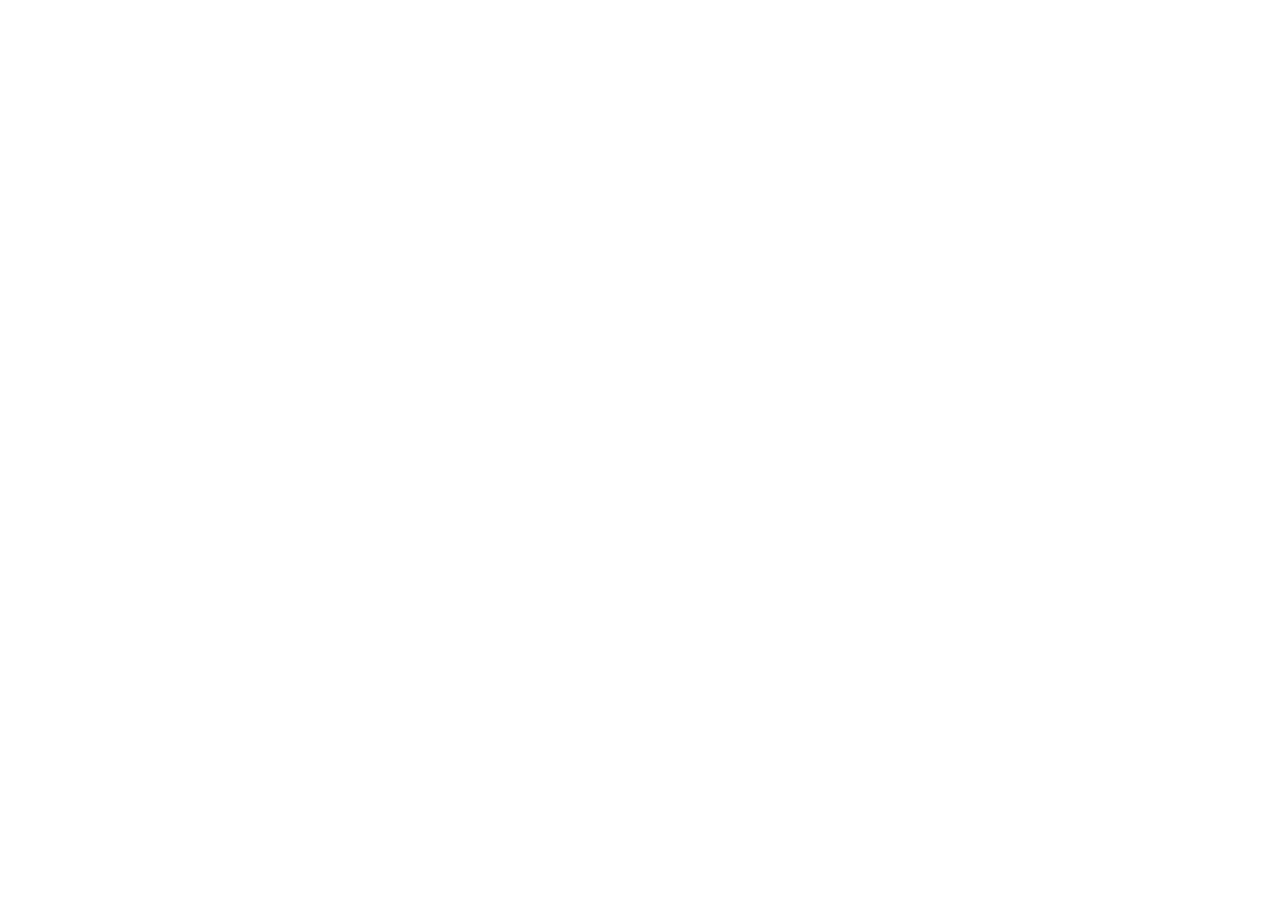
==== index.html @ c704685a "Add files via upload" ====
<!DOCTYPE html>
<html lang="pt-br">
<head>
    <meta charset="UTF-8">
    <meta name="viewport" content="width=device-width, initial-scale=1.0">
    <link rel="stylesheet" href="css/estilos.css">
    <title>Barbearia</title>
</head>
<body>
    <header>
        <nav>

        </nav>
    </header>
    <main>

    </main>
    <footer>

    </footer>
    <script src="js/script.js">

    </script>
</body>
</html>
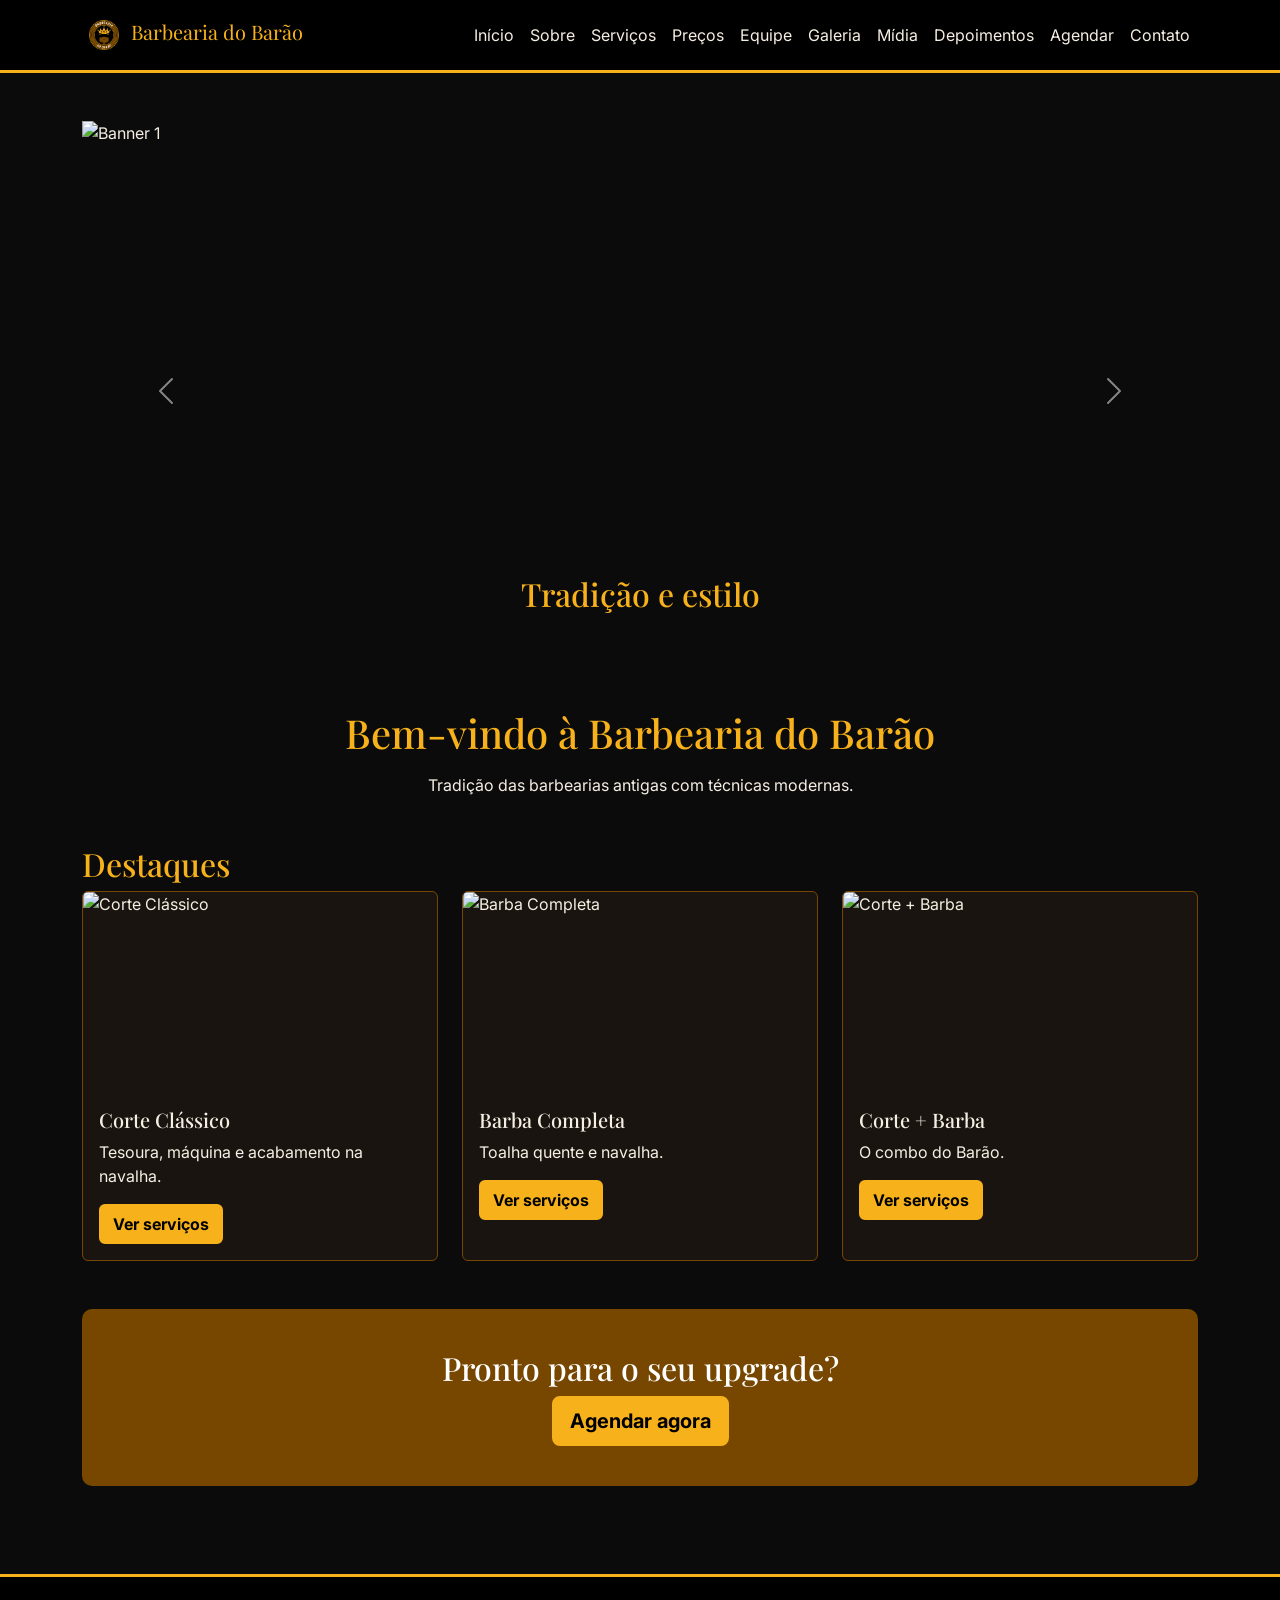
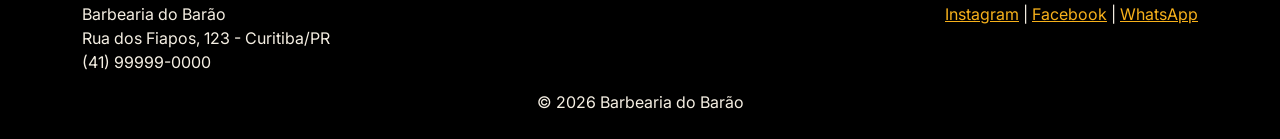
==== commit ad01a4b5: "Add files via upload" ====
--- a/index.html
+++ b/index.html
@@ -1,25 +1,129 @@
-<!DOCTYPE html>
-<html lang="pt-br">
-<head>
-    <meta charset="UTF-8">
-    <meta name="viewport" content="width=device-width, initial-scale=1.0">
-    <link rel="stylesheet" href="css/estilos.css">
-    <title>Barbearia</title>
-</head>
-<body>
-    <header>
-        <nav>
-
-        </nav>
-    </header>
-    <main>
-
-    </main>
-    <footer>
-
-    </footer>
-    <script src="js/script.js">
-
-    </script>
-</body>
-</html>+<!DOCTYPE HTML>
+<html lang="pt-br">
+<head>
+    <meta charset="UTF-8">
+    <meta name="viewport" content="width=device-width, initial-scale=1">
+    <title>Início | Barbearia do Barão</title>
+    <link rel="icon" type="image/png" href="img/logo.png">
+    <link href="https://fonts.googleapis.com/css2?family=Inter&family=Playfair+Display:wght@700&display=swap" rel="stylesheet">
+    <link href="https://cdn.jsdelivr.net/npm/bootstrap@5.3.3/dist/css/bootstrap.min.css" rel="stylesheet">
+    <link rel="stylesheet" href="css/style.css">
+</head>
+<body>
+    <header>
+        <nav class="navbar navbar-expand-lg navbar-dark">
+            <div class="container">
+                <a class="navbar-brand" href="index.html">
+                    <img src="img/logo.png" height="44" alt="Logo"> Barbearia do Barão
+                </a>
+                <button class="navbar-toggler" data-bs-toggle="collapse" data-bs-target="#menu">
+                    <span class="navbar-toggler-icon"></span>
+                </button>
+                <div class="collapse navbar-collapse" id="menu">
+                <ul class="navbar-nav ms-auto">
+                    <li class="nav-item"><a class="nav-link" href="index.html">Início</a></li>
+                    <li class="nav-item"><a class="nav-link" href="sobre.html">Sobre</a></li>
+                    <li class="nav-item"><a class="nav-link" href="servicos.html">Serviços</a></li>
+                    <li class="nav-item"><a class="nav-link" href="precos.html">Preços</a></li>
+                    <li class="nav-item"><a class="nav-link" href="equipe.html">Equipe</a></li>
+                    <li class="nav-item"><a class="nav-link" href="galeria.html">Galeria</a></li>
+                    <li class="nav-item"><a class="nav-link" href="midia.html">Mídia</a></li>
+                    <li class="nav-item"><a class="nav-link" href="depoimentos.html">Depoimentos</a></li>
+                    <li class="nav-item"><a class="nav-link" href="agendamento.html">Agendar</a></li>
+                    <li class="nav-item"><a class="nav-link" href="contato.html">Contato</a></li>
+                </ul>
+                </div>
+            </div>
+        </nav>
+    </header>
+
+    <main class="container py-5">
+        <div id="carrossel" class="carousel slide mb-5" data-bs-ride="carousel">
+            <div class="carousel-inner">
+                <div class="carousel-item active">
+                    <img src="img/banner1.jpg" class="d-block w-100" alt="Banner 1">
+                    <div class="carousel-caption"><h2>Tradição e estilo</h2></div>
+                </div>
+                <div class="carousel-item">
+                    <img src="img/banner2.jpg" class="d-block w-100" alt="Banner 2">
+                    <div class="carousel-caption"><h2>Ambiente clássico</h2></div>
+                </div>
+                <div class="carousel-item">
+                    <img src="img/banner3.jpg" class="d-block w-100" alt="Banner 3">
+                    <div class="carousel-caption"><h2>Agende em segundos</h2></div>
+                </div>
+            </div>
+            <button class="carousel-control-prev" data-bs-target="#carrossel" data-bs-slide="prev">
+                <span class="carousel-control-prev-icon"></span>
+            </button>
+            <button class="carousel-control-next" data-bs-target="#carrossel" data-bs-slide="next">
+                <span class="carousel-control-next-icon"></span>
+            </button>
+        </div>
+
+        <section>
+            <h1 class="text-center mb-3">Bem-vindo à Barbearia do Barão</h1>
+            <p class="text-center">Tradição das barbearias antigas com técnicas modernas.</p>
+        </section>
+
+        <section class="my-5">
+            <h2>Destaques</h2>
+            <div class="row row-cols-1 row-cols-md-3 g-4">
+                <div class="col">
+                    <article class="card card-barbearia h-100">
+                        <img src="img/corte.jpg" class="card-img-top" alt="Corte Clássico">
+                        <div class="card-body">
+                            <h3 class="h5">Corte Clássico</h3>
+                            <p>Tesoura, máquina e acabamento na navalha.</p>
+                            <a href="pages/servicos.html" class="btn btn-ouro">Ver serviços</a>
+                        </div>
+                    </article>
+                </div>
+                <div class="col">
+                    <article class="card card-barbearia h-100">
+                        <img src="img/barba.jpg" class="card-img-top" alt="Barba Completa">
+                        <div class="card-body">
+                            <h3 class="h5">Barba Completa</h3>
+                            <p>Toalha quente e navalha.</p>
+                            <a href="pages/servicos.html" class="btn btn-ouro">Ver serviços</a>
+                        </div>
+                    </article>
+                </div>
+                <div class="col">
+                    <article class="card card-barbearia h-100">
+                        <img src="img/combo.jpg" class="card-img-top" alt="Corte + Barba">
+                        <div class="card-body">
+                            <h3 class="h5">Corte + Barba</h3>
+                            <p>O combo do Barão.</p>
+                            <a href="pages/servicos.html" class="btn btn-ouro">Ver serviços</a>
+                        </div>
+                    </article>
+                </div>
+            </div>
+        </section>
+
+        <aside class="chamada text-center">
+            <h2>Pronto para o seu upgrade?</h2>
+            <a href="pages/agendamento.html" class="btn btn-ouro btn-lg">Agendar agora</a>
+        </aside>
+    </main>
+
+    <footer class="rodape">
+        <div class="container d-flex justify-content-between flex-wrap">
+            <address>
+                Barbearia do Barão<br>
+                Rua dos Fiapos, 123 - Curitiba/PR<br>
+                (41) 99999-0000
+            </address>
+            <div>
+                <a href="https://instagram.com">Instagram</a> |
+                <a href="https://facebook.com">Facebook</a> |
+                <a href="https://wa.me/5541999990000">WhatsApp</a>
+            </div>
+        </div>
+        <p class="text-center mb-0">&copy; 2026 Barbearia do Barão</p>
+    </footer>
+
+    <script src="https://cdn.jsdelivr.net/npm/bootstrap@5.3.3/dist/js/bootstrap.bundle.min.js"></script>
+</body>
+</html>
--- a/css/style.css
+++ b/css/style.css
@@ -0,0 +1,117 @@
+body {
+    font-family: 'Inter', sans-serif;
+    background-color: #0b0b0b;
+    color: #f5efe3;
+}
+
+h1, h2, h3 {
+    font-family: 'Playfair Display', serif;
+    color: #f7b11b;
+}
+
+a {
+    color: #f7b11b;
+}
+
+.navbar {
+    background-color: #000;
+    border-bottom: 3px solid #f7b11b;
+}
+
+.navbar-brand {
+    color: #f7b11b;
+    font-family: 'Playfair Display', serif;
+}
+
+.navbar-nav .nav-link {
+    color: #f5efe3;
+}
+
+.navbar-nav .nav-link:hover {
+    color: #f7b11b;
+}
+
+.btn-ouro {
+    background-color: #f7b11b;
+    color: #000;
+    border: 2px solid #f7b11b;
+    font-weight: bold;
+}
+
+.btn-ouro:hover {
+    background-color: transparent;
+    color: #f7b11b;
+}
+
+.card-barbearia {
+    background-color: #1a1410;
+    border: 1px solid #774700;
+    color: #f5efe3;
+}
+
+.card-img-top {
+    height: 200px;
+    object-fit: cover;
+}
+
+.carousel-item img {
+    height: 60vh;
+    object-fit: cover;
+}
+
+.chamada {
+    background-color: #774700;
+    padding: 40px 15px;
+    border-radius: 10px;
+}
+
+.chamada h2 {
+    color: #fff;
+}
+
+.campo, .campo:focus {
+    background-color: #111;
+    color: #f5efe3;
+    border: 2px solid #774700;
+}
+
+.campo:focus {
+    border-color: #f7b11b;
+    box-shadow: 0 0 6px #f7b11b;
+}
+
+.galeria img {
+    width: 100%;
+    height: 220px;
+    object-fit: cover;
+}
+
+.caixa {
+    margin-top: 30px;
+    padding: 20px;
+    border-left: 5px solid #f7b11b;
+}
+
+.dep {
+    background-color: #1a1410;
+    border-left: 5px solid #f7b11b;
+    padding: 12px;
+    margin-bottom: 12px;
+}
+
+.rodape {
+    background-color: #000;
+    border-top: 3px solid #f7b11b;
+    margin-top: 40px;
+    padding: 25px 0;
+}
+
+@media (max-width: 576px) {
+    h1 {
+        font-size: 26px;
+    }
+
+    .carousel-item img {
+        height: 35vh;
+    }
+}
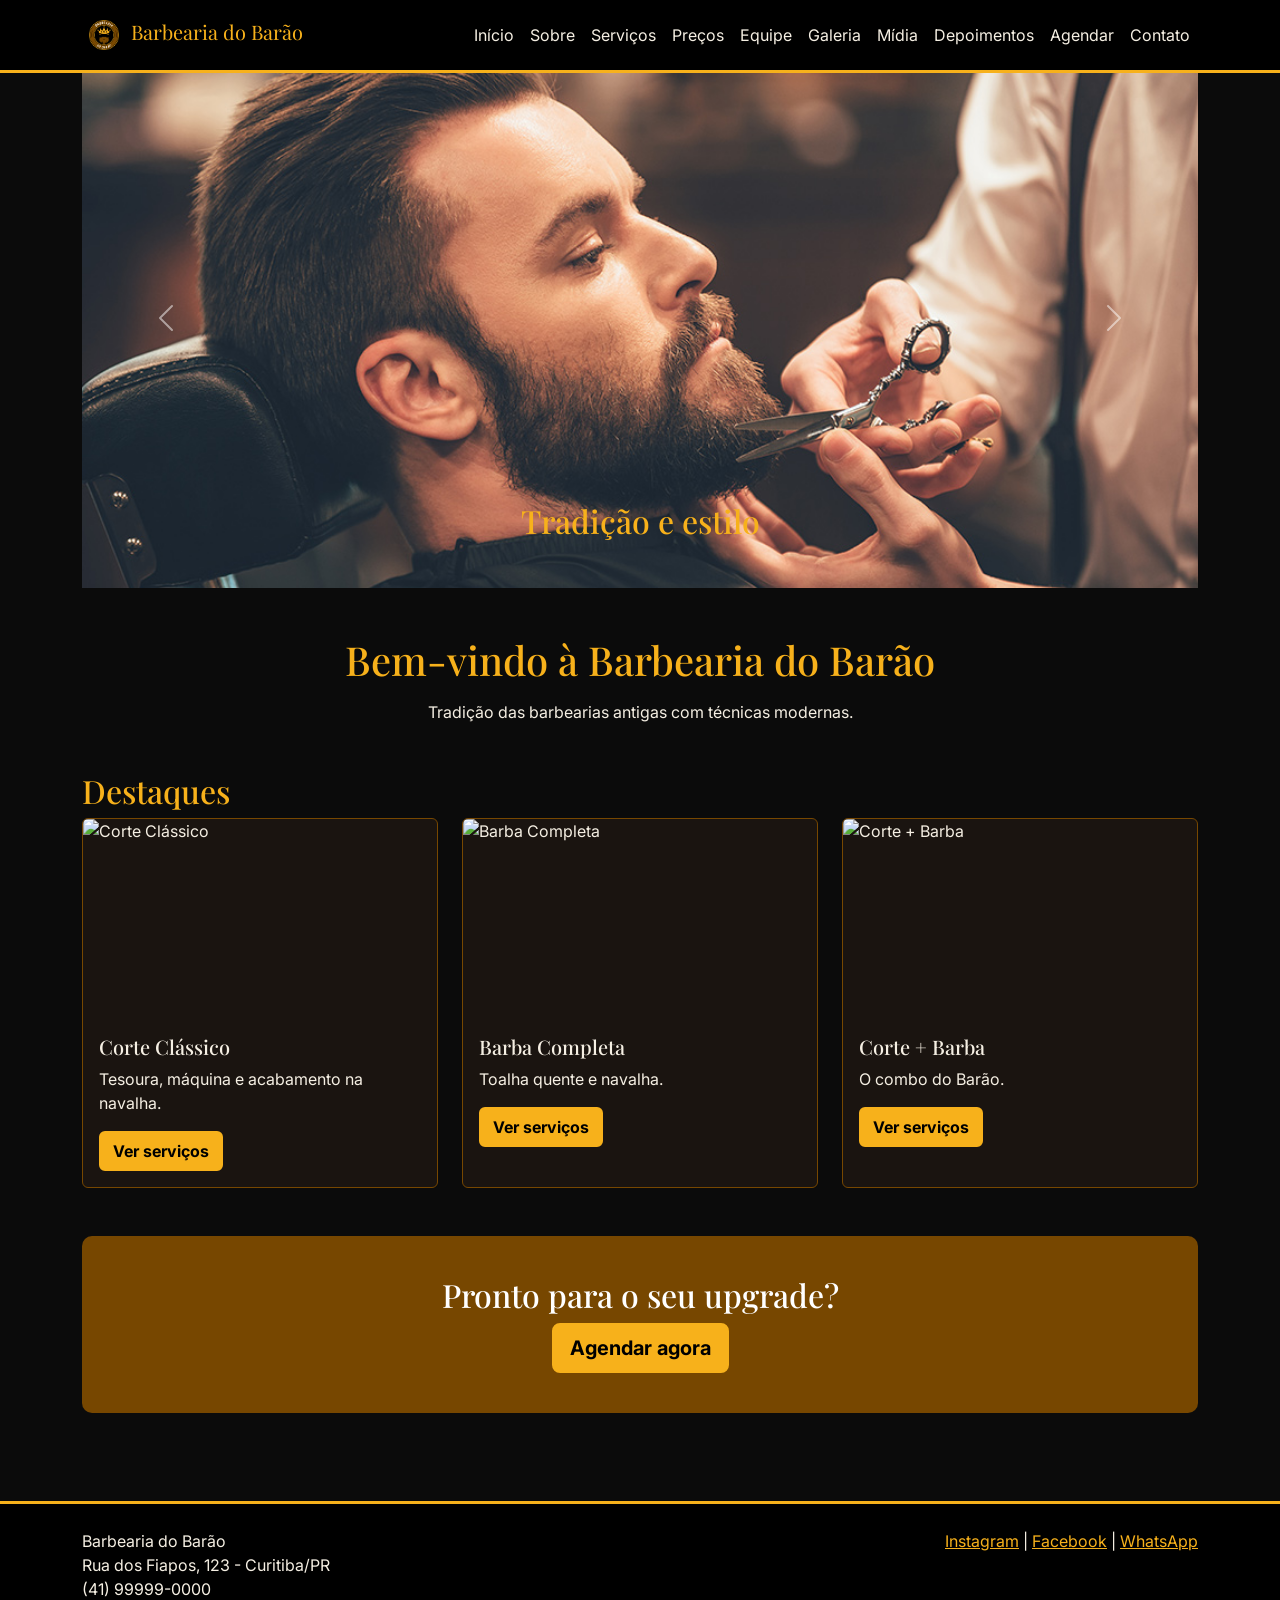
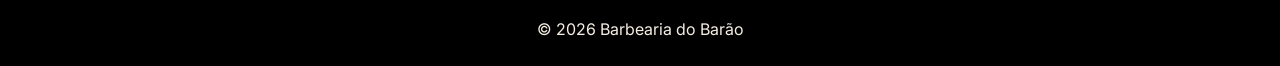
==== commit 208864d5: "Add files via upload" ====
--- a/index.html
+++ b/index.html
@@ -1,129 +1,129 @@
-<!DOCTYPE HTML>
-<html lang="pt-br">
-<head>
-    <meta charset="UTF-8">
-    <meta name="viewport" content="width=device-width, initial-scale=1">
-    <title>Início | Barbearia do Barão</title>
-    <link rel="icon" type="image/png" href="img/logo.png">
-    <link href="https://fonts.googleapis.com/css2?family=Inter&family=Playfair+Display:wght@700&display=swap" rel="stylesheet">
-    <link href="https://cdn.jsdelivr.net/npm/bootstrap@5.3.3/dist/css/bootstrap.min.css" rel="stylesheet">
-    <link rel="stylesheet" href="css/style.css">
-</head>
-<body>
-    <header>
-        <nav class="navbar navbar-expand-lg navbar-dark">
-            <div class="container">
-                <a class="navbar-brand" href="index.html">
-                    <img src="img/logo.png" height="44" alt="Logo"> Barbearia do Barão
-                </a>
-                <button class="navbar-toggler" data-bs-toggle="collapse" data-bs-target="#menu">
-                    <span class="navbar-toggler-icon"></span>
-                </button>
-                <div class="collapse navbar-collapse" id="menu">
-                <ul class="navbar-nav ms-auto">
-                    <li class="nav-item"><a class="nav-link" href="index.html">Início</a></li>
-                    <li class="nav-item"><a class="nav-link" href="sobre.html">Sobre</a></li>
-                    <li class="nav-item"><a class="nav-link" href="servicos.html">Serviços</a></li>
-                    <li class="nav-item"><a class="nav-link" href="precos.html">Preços</a></li>
-                    <li class="nav-item"><a class="nav-link" href="equipe.html">Equipe</a></li>
-                    <li class="nav-item"><a class="nav-link" href="galeria.html">Galeria</a></li>
-                    <li class="nav-item"><a class="nav-link" href="midia.html">Mídia</a></li>
-                    <li class="nav-item"><a class="nav-link" href="depoimentos.html">Depoimentos</a></li>
-                    <li class="nav-item"><a class="nav-link" href="agendamento.html">Agendar</a></li>
-                    <li class="nav-item"><a class="nav-link" href="contato.html">Contato</a></li>
-                </ul>
-                </div>
-            </div>
-        </nav>
-    </header>
-
-    <main class="container py-5">
-        <div id="carrossel" class="carousel slide mb-5" data-bs-ride="carousel">
-            <div class="carousel-inner">
-                <div class="carousel-item active">
-                    <img src="img/banner1.jpg" class="d-block w-100" alt="Banner 1">
-                    <div class="carousel-caption"><h2>Tradição e estilo</h2></div>
-                </div>
-                <div class="carousel-item">
-                    <img src="img/banner2.jpg" class="d-block w-100" alt="Banner 2">
-                    <div class="carousel-caption"><h2>Ambiente clássico</h2></div>
-                </div>
-                <div class="carousel-item">
-                    <img src="img/banner3.jpg" class="d-block w-100" alt="Banner 3">
-                    <div class="carousel-caption"><h2>Agende em segundos</h2></div>
-                </div>
-            </div>
-            <button class="carousel-control-prev" data-bs-target="#carrossel" data-bs-slide="prev">
-                <span class="carousel-control-prev-icon"></span>
-            </button>
-            <button class="carousel-control-next" data-bs-target="#carrossel" data-bs-slide="next">
-                <span class="carousel-control-next-icon"></span>
-            </button>
-        </div>
-
-        <section>
-            <h1 class="text-center mb-3">Bem-vindo à Barbearia do Barão</h1>
-            <p class="text-center">Tradição das barbearias antigas com técnicas modernas.</p>
-        </section>
-
-        <section class="my-5">
-            <h2>Destaques</h2>
-            <div class="row row-cols-1 row-cols-md-3 g-4">
-                <div class="col">
-                    <article class="card card-barbearia h-100">
-                        <img src="img/corte.jpg" class="card-img-top" alt="Corte Clássico">
-                        <div class="card-body">
-                            <h3 class="h5">Corte Clássico</h3>
-                            <p>Tesoura, máquina e acabamento na navalha.</p>
-                            <a href="pages/servicos.html" class="btn btn-ouro">Ver serviços</a>
-                        </div>
-                    </article>
-                </div>
-                <div class="col">
-                    <article class="card card-barbearia h-100">
-                        <img src="img/barba.jpg" class="card-img-top" alt="Barba Completa">
-                        <div class="card-body">
-                            <h3 class="h5">Barba Completa</h3>
-                            <p>Toalha quente e navalha.</p>
-                            <a href="pages/servicos.html" class="btn btn-ouro">Ver serviços</a>
-                        </div>
-                    </article>
-                </div>
-                <div class="col">
-                    <article class="card card-barbearia h-100">
-                        <img src="img/combo.jpg" class="card-img-top" alt="Corte + Barba">
-                        <div class="card-body">
-                            <h3 class="h5">Corte + Barba</h3>
-                            <p>O combo do Barão.</p>
-                            <a href="pages/servicos.html" class="btn btn-ouro">Ver serviços</a>
-                        </div>
-                    </article>
-                </div>
-            </div>
-        </section>
-
-        <aside class="chamada text-center">
-            <h2>Pronto para o seu upgrade?</h2>
-            <a href="pages/agendamento.html" class="btn btn-ouro btn-lg">Agendar agora</a>
-        </aside>
-    </main>
-
-    <footer class="rodape">
-        <div class="container d-flex justify-content-between flex-wrap">
-            <address>
-                Barbearia do Barão<br>
-                Rua dos Fiapos, 123 - Curitiba/PR<br>
-                (41) 99999-0000
-            </address>
-            <div>
-                <a href="https://instagram.com">Instagram</a> |
-                <a href="https://facebook.com">Facebook</a> |
-                <a href="https://wa.me/5541999990000">WhatsApp</a>
-            </div>
-        </div>
-        <p class="text-center mb-0">&copy; 2026 Barbearia do Barão</p>
-    </footer>
-
-    <script src="https://cdn.jsdelivr.net/npm/bootstrap@5.3.3/dist/js/bootstrap.bundle.min.js"></script>
-</body>
-</html>
+<!DOCTYPE HTML>
+<html lang="pt-br">
+<head>
+    <meta charset="UTF-8">
+    <meta name="viewport" content="width=device-width, initial-scale=1">
+    <title>Início | Barbearia do Barão</title>
+    <link rel="icon" type="image/png" href="img/logo.png">
+    <link href="https://fonts.googleapis.com/css2?family=Inter&family=Playfair+Display:wght@700&display=swap" rel="stylesheet">
+    <link href="https://cdn.jsdelivr.net/npm/bootstrap@5.3.3/dist/css/bootstrap.min.css" rel="stylesheet">
+    <link rel="stylesheet" href="css/estilos.css">
+</head>
+<body>
+    <header>
+        <nav class="navbar navbar-expand-lg navbar-dark">
+            <div class="container">
+                <a class="navbar-brand" href="index.html">
+                    <img src="img/logo.png" height="44" alt="Logo"> Barbearia do Barão
+                </a>
+                <button class="navbar-toggler" data-bs-toggle="collapse" data-bs-target="#menu">
+                    <span class="navbar-toggler-icon"></span>
+                </button>
+                <div class="collapse navbar-collapse" id="menu">
+                <ul class="navbar-nav ms-auto">
+                    <li class="nav-item"><a class="nav-link" href="index.html">Início</a></li>
+                    <li class="nav-item"><a class="nav-link" href="sobre.html">Sobre</a></li>
+                    <li class="nav-item"><a class="nav-link" href="servicos.html">Serviços</a></li>
+                    <li class="nav-item"><a class="nav-link" href="precos.html">Preços</a></li>
+                    <li class="nav-item"><a class="nav-link" href="equipe.html">Equipe</a></li>
+                    <li class="nav-item"><a class="nav-link" href="galeria.html">Galeria</a></li>
+                    <li class="nav-item"><a class="nav-link" href="midia.html">Mídia</a></li>
+                    <li class="nav-item"><a class="nav-link" href="depoimentos.html">Depoimentos</a></li>
+                    <li class="nav-item"><a class="nav-link" href="agendamento.html">Agendar</a></li>
+                    <li class="nav-item"><a class="nav-link" href="contato.html">Contato</a></li>
+                </ul>
+                </div>
+            </div>
+        </nav>
+    </header>
+
+    <main class="container py-5">
+        <div id="carrossel" class="carousel slide mb-5" data-bs-ride="carousel">
+            <div class="carousel-inner">
+                <div class="carousel-item active">
+                    <img src="./img/imagen banner 1.jpg" class="d-block w-100" alt="Banner 1">
+                    <div class="carousel-caption"><h2>Tradição e estilo</h2></div>
+                </div>
+                <div class="carousel-item">
+                    <img src="./img/imagen banner 2.jfif" class="d-block w-100" alt="Banner 2">
+                    <div class="carousel-caption"><h2>Ambiente clássico</h2></div>
+                </div>
+                <div class="carousel-item">
+                    <img src="img/banner3.jpg" class="d-block w-100" alt="Banner 3">
+                    <div class="carousel-caption"><h2>Agende em segundos</h2></div>
+                </div>
+            </div>
+            <button class="carousel-control-prev" data-bs-target="#carrossel" data-bs-slide="prev">
+                <span class="carousel-control-prev-icon"></span>
+            </button>
+            <button class="carousel-control-next" data-bs-target="#carrossel" data-bs-slide="next">
+                <span class="carousel-control-next-icon"></span>
+            </button>
+        </div>
+
+        <section>
+            <h1 class="text-center mb-3">Bem-vindo à Barbearia do Barão</h1>
+            <p class="text-center">Tradição das barbearias antigas com técnicas modernas.</p>
+        </section>
+
+        <section class="my-5">
+            <h2>Destaques</h2>
+            <div class="row row-cols-1 row-cols-md-3 g-4">
+                <div class="col">
+                    <article class="card card-barbearia h-100">
+                        <img src="img/corte.jpg" class="card-img-top" alt="Corte Clássico">
+                        <div class="card-body">
+                            <h3 class="h5">Corte Clássico</h3>
+                            <p>Tesoura, máquina e acabamento na navalha.</p>
+                            <a href="servicos.html" class="btn btn-ouro">Ver serviços</a>
+                        </div>
+                    </article>
+                </div>
+                <div class="col">
+                    <article class="card card-barbearia h-100">
+                        <img src="img/barba.jpg" class="card-img-top" alt="Barba Completa">
+                        <div class="card-body">
+                            <h3 class="h5">Barba Completa</h3>
+                            <p>Toalha quente e navalha.</p>
+                            <a href="servicos.html" class="btn btn-ouro">Ver serviços</a>
+                        </div>
+                    </article>
+                </div>
+                <div class="col">
+                    <article class="card card-barbearia h-100">
+                        <img src="img/combo.jpg" class="card-img-top" alt="Corte + Barba">
+                        <div class="card-body">
+                            <h3 class="h5">Corte + Barba</h3>
+                            <p>O combo do Barão.</p>
+                            <a href="servicos.html" class="btn btn-ouro">Ver serviços</a>
+                        </div>
+                    </article>
+                </div>
+            </div>
+        </section>
+
+        <aside class="chamada text-center">
+            <h2>Pronto para o seu upgrade?</h2>
+            <a href="agendamento.html" class="btn btn-ouro btn-lg">Agendar agora</a>
+        </aside>
+    </main>
+
+    <footer class="rodape">
+        <div class="container d-flex justify-content-between flex-wrap">
+            <address>
+                Barbearia do Barão<br>
+                Rua dos Fiapos, 123 - Curitiba/PR<br>
+                (41) 99999-0000
+            </address>
+            <div>
+                <a href="https://instagram.com">Instagram</a> |
+                <a href="https://facebook.com">Facebook</a> |
+                <a href="https://wa.me/5541999990000">WhatsApp</a>
+            </div>
+        </div>
+        <p class="text-center mb-0">&copy; 2026 Barbearia do Barão</p>
+    </footer>
+
+    <script src="https://cdn.jsdelivr.net/npm/bootstrap@5.3.3/dist/js/bootstrap.bundle.min.js"></script>
+</body>
+</html>
--- a/css/estilos.css
+++ b/css/estilos.css
@@ -0,0 +1,133 @@
+body {
+    font-family: 'Inter', sans-serif;
+    background-color: #0b0b0b;
+    color: #f5efe3;
+    display: flex;
+    flex-direction: column;
+    min-height: 100vh;
+}
+header {
+    position: fixed;
+    top: 0;
+    left: 0;
+    width: 100%;
+    z-index: 1000;
+}
+.header-hidden {
+    transform: translateY(-100%);
+}
+main {
+    flex: 1;
+}
+
+h1, h2, h3 {
+    font-family: 'Playfair Display', serif;
+    color: #f7b11b;
+}
+
+a {
+    color: #f7b11b;
+}
+
+.navbar {
+    background-color: #000;
+    border-bottom: 3px solid #f7b11b;
+}
+
+.navbar-brand {
+    color: #f7b11b;
+    font-family: 'Playfair Display', serif;
+}
+
+.navbar-nav .nav-link {
+    color: #f5efe3;
+}
+
+.navbar-nav .nav-link:hover {
+    color: #f7b11b;
+}
+
+.btn-ouro {
+    background-color: #f7b11b;
+    color: #000;
+    border: 2px solid #f7b11b;
+    font-weight: bold;
+}
+
+.btn-ouro:hover {
+    background-color: transparent;
+    color: #f7b11b;
+}
+
+.card-barbearia {
+    background-color: #1a1410;
+    border: 1px solid #774700;
+    color: #f5efe3;
+}
+
+.card-img-top {
+    height: 200px;
+    object-fit: cover;
+}
+
+.carousel-item img {
+    height: 60vh;
+    object-fit: cover;
+}
+
+.chamada {
+    background-color: #774700;
+    padding: 40px 15px;
+    border-radius: 10px;
+}
+
+.chamada h2 {
+    color: #fff;
+}
+
+.campo, .campo:focus {
+    background-color: #111;
+    color: #f5efe3;
+    border: 2px solid #774700;
+}
+
+.campo:focus {
+    border-color: #f7b11b;
+    box-shadow: 0 0 6px #f7b11b;
+}
+
+.galeria img {
+    width: 100%;
+    height: 220px;
+    object-fit: cover;
+}
+
+.caixa {
+    margin-top: 30px;
+    padding: 20px;
+    border-left: 5px solid #f7b11b;
+}
+
+.dep {
+    background-color: #1a1410;
+    border-left: 5px solid #f7b11b;
+    padding: 12px;
+    margin-bottom: 12px;
+}
+
+.rodape {
+    background-color: #000;
+    border-top: 3px solid #f7b11b;
+    margin-top: 40px;
+    padding: 25px 0;
+}
+
+@media (max-width: 576px) {
+    h1 {
+        font-size: 26px;
+    }
+
+    .carousel-item img {
+        height: 35vh;
+    }
+}
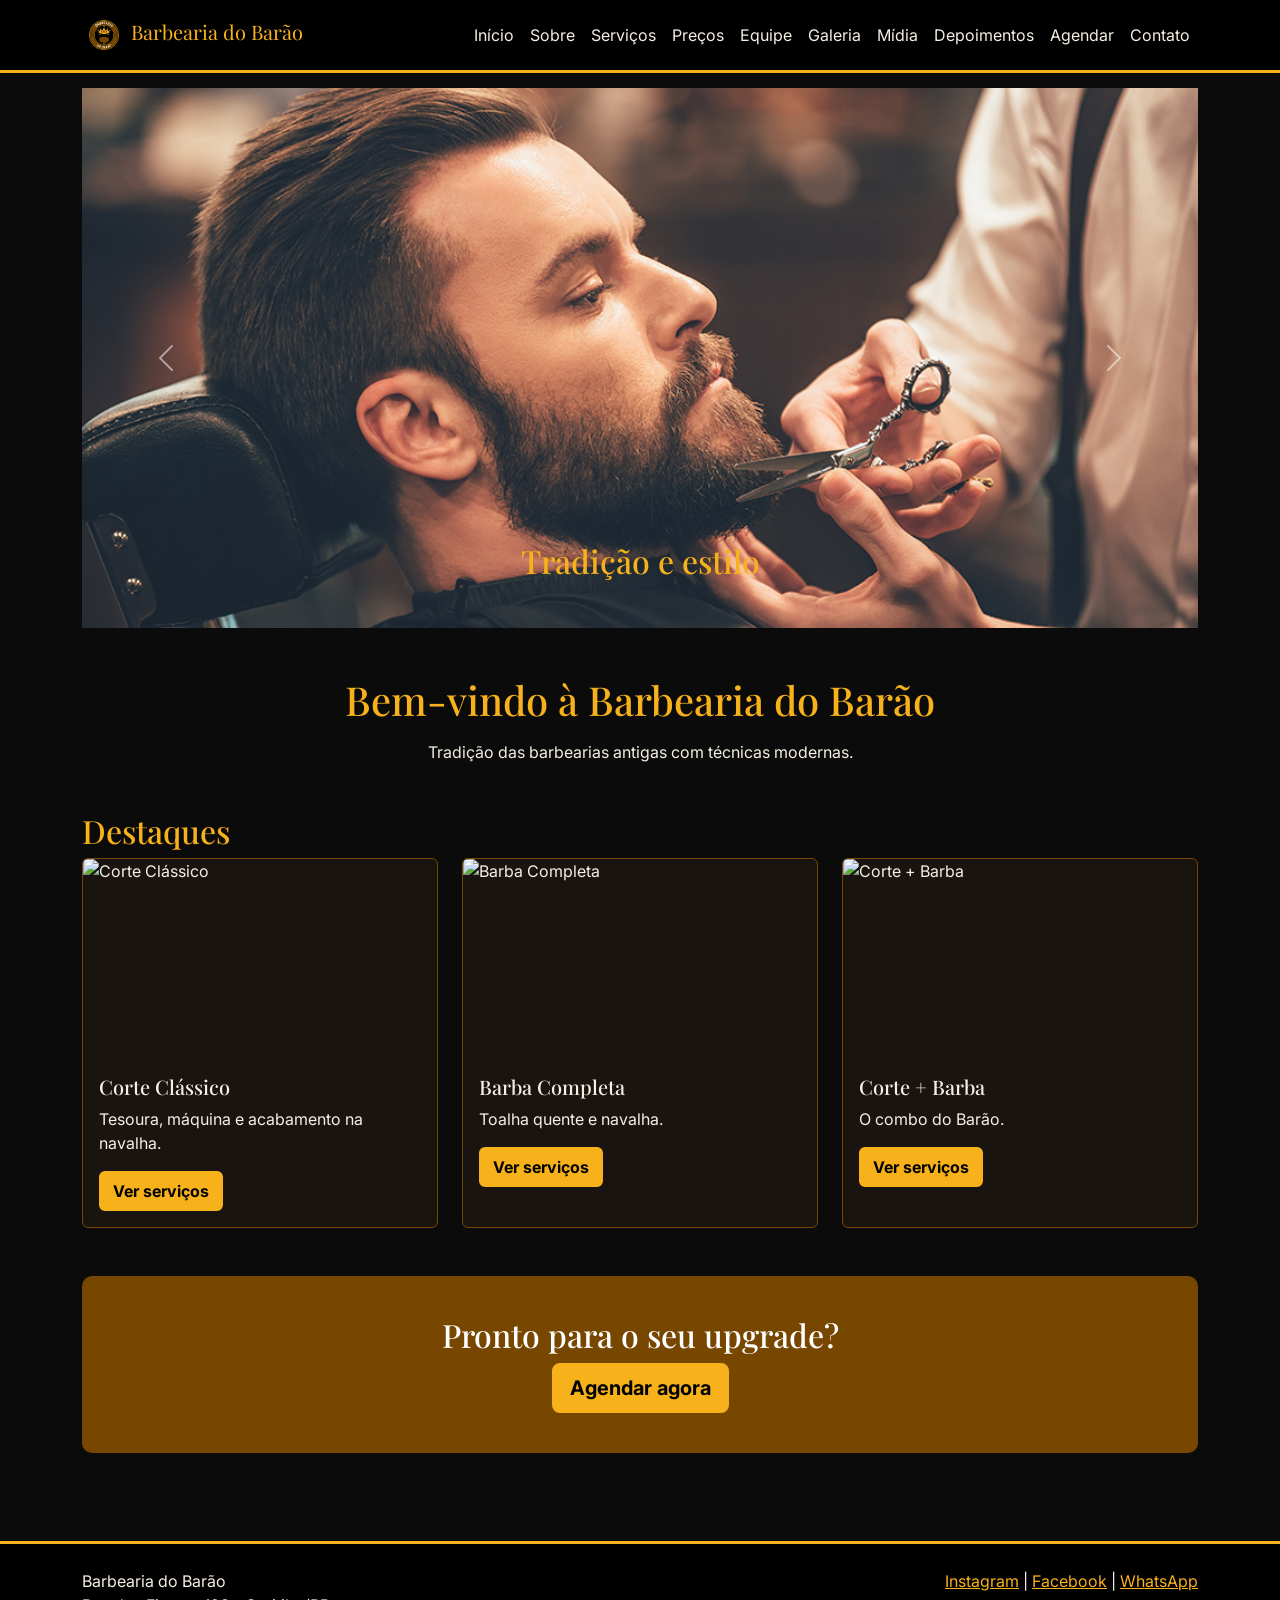
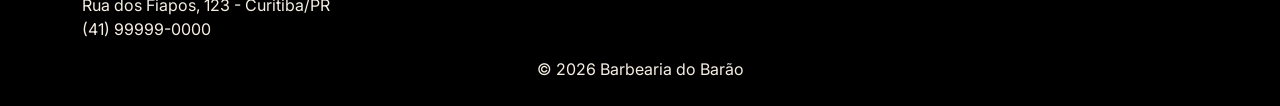
==== commit 9a63199f: "Add files via upload" ====
--- a/index.html
+++ b/index.html
@@ -125,5 +125,6 @@
     </footer>
 
     <script src="https://cdn.jsdelivr.net/npm/bootstrap@5.3.3/dist/js/bootstrap.bundle.min.js"></script>
+    <script src="js/script.js"></script>
 </body>
 </html>
--- a/css/estilos.css
+++ b/css/estilos.css
@@ -4,6 +4,7 @@
     color: #f5efe3;
     display: flex;
     flex-direction: column;
+    padding-top: 40px;
     min-height: 100vh;
 }
 header {
@@ -12,6 +13,7 @@
     left: 0;
     width: 100%;
     z-index: 1000;
+    transition: transform 0.3s ease-in-out;
 }
 .header-hidden {
     transform: translateY(-100%);
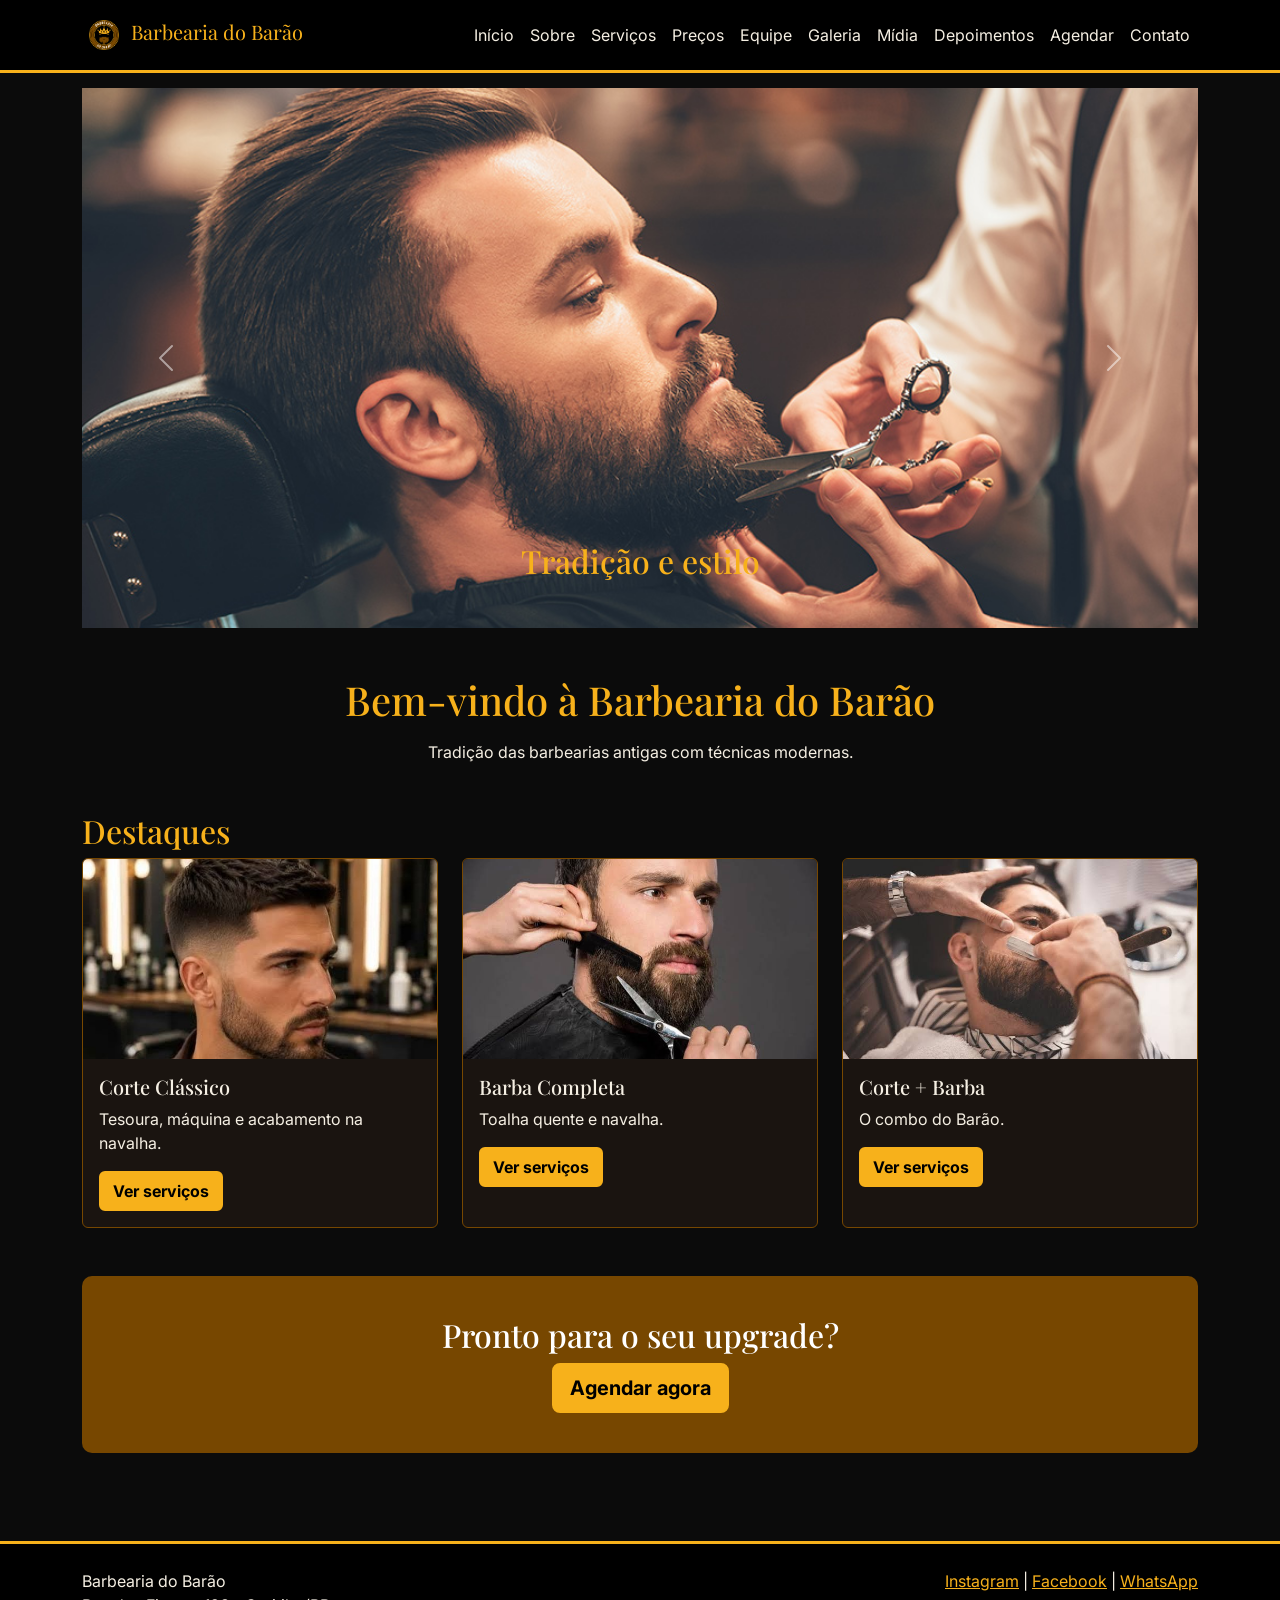
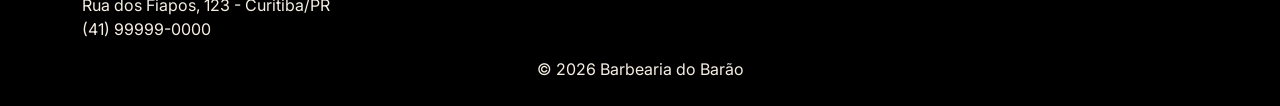
==== commit e4de5cb1: "Add files via upload" ====
--- a/index.html
+++ b/index.html
@@ -49,7 +49,7 @@
                     <div class="carousel-caption"><h2>Ambiente clássico</h2></div>
                 </div>
                 <div class="carousel-item">
-                    <img src="img/banner3.jpg" class="d-block w-100" alt="Banner 3">
+                    <img src="./img/imagem banner 3.jpg" class="d-block w-100" alt="Banner 3">
                     <div class="carousel-caption"><h2>Agende em segundos</h2></div>
                 </div>
             </div>
@@ -71,7 +71,7 @@
             <div class="row row-cols-1 row-cols-md-3 g-4">
                 <div class="col">
                     <article class="card card-barbearia h-100">
-                        <img src="img/corte.jpg" class="card-img-top" alt="Corte Clássico">
+                        <img src="img/imagem corte classico.jpg" class="card-img-top" alt="Corte Clássico">
                         <div class="card-body">
                             <h3 class="h5">Corte Clássico</h3>
                             <p>Tesoura, máquina e acabamento na navalha.</p>
@@ -81,7 +81,7 @@
                 </div>
                 <div class="col">
                     <article class="card card-barbearia h-100">
-                        <img src="img/barba.jpg" class="card-img-top" alt="Barba Completa">
+                        <img src="img/imagem barba completa.jpg" class="card-img-top" alt="Barba Completa">
                         <div class="card-body">
                             <h3 class="h5">Barba Completa</h3>
                             <p>Toalha quente e navalha.</p>
@@ -91,7 +91,7 @@
                 </div>
                 <div class="col">
                     <article class="card card-barbearia h-100">
-                        <img src="img/combo.jpg" class="card-img-top" alt="Corte + Barba">
+                        <img src="img/imagem combo.jpg" class="card-img-top" alt="Corte + Barba">
                         <div class="card-body">
                             <h3 class="h5">Corte + Barba</h3>
                             <p>O combo do Barão.</p>
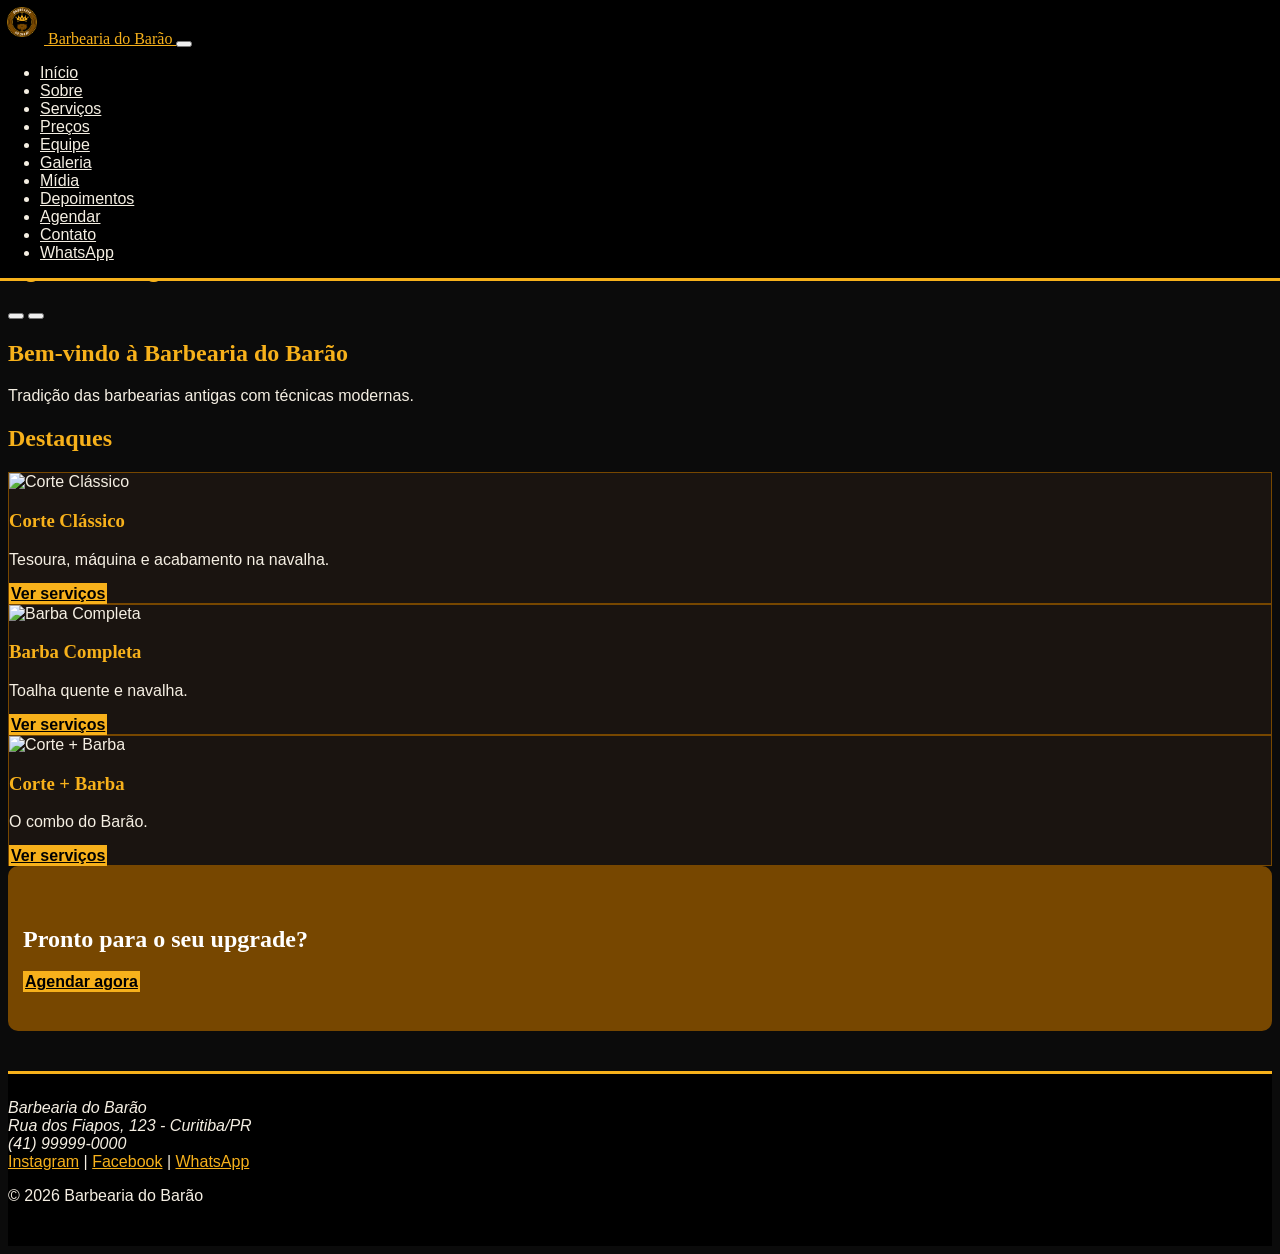
==== commit de7eabd7: "Add files via upload" ====
--- a/index.html
+++ b/index.html
@@ -5,13 +5,13 @@
     <meta name="viewport" content="width=device-width, initial-scale=1">
     <title>Início | Barbearia do Barão</title>
     <link rel="icon" type="image/png" href="img/logo.png">
-    <link href="https://fonts.googleapis.com/css2?family=Inter&family=Playfair+Display:wght@700&display=swap" rel="stylesheet">
-    <link href="https://cdn.jsdelivr.net/npm/bootstrap@5.3.3/dist/css/bootstrap.min.css" rel="stylesheet">
+    <link rel="stylesheet" href="css/fontes.css">
+    <link rel="stylesheet" href="css/bootstrap.min.css">
     <link rel="stylesheet" href="css/estilos.css">
 </head>
 <body>
     <header>
-        <nav class="navbar navbar-expand-lg navbar-dark">
+        <nav class="navbar navbar-expand-xl navbar-dark">
             <div class="container">
                 <a class="navbar-brand" href="index.html">
                     <img src="img/logo.png" height="44" alt="Logo"> Barbearia do Barão
@@ -31,6 +31,7 @@
                     <li class="nav-item"><a class="nav-link" href="depoimentos.html">Depoimentos</a></li>
                     <li class="nav-item"><a class="nav-link" href="agendamento.html">Agendar</a></li>
                     <li class="nav-item"><a class="nav-link" href="contato.html">Contato</a></li>
+                    <li class="nav-item"><a class="nav-link" href="https://wa.me/5541999990000" target="_blank" rel="noopener">WhatsApp</a></li>
                 </ul>
                 </div>
             </div>
@@ -41,15 +42,15 @@
         <div id="carrossel" class="carousel slide mb-5" data-bs-ride="carousel">
             <div class="carousel-inner">
                 <div class="carousel-item active">
-                    <img src="./img/imagen banner 1.jpg" class="d-block w-100" alt="Banner 1">
+                    <img src="./img/banner-1.jpg" class="d-block w-100" alt="Banner 1">
                     <div class="carousel-caption"><h2>Tradição e estilo</h2></div>
                 </div>
                 <div class="carousel-item">
-                    <img src="./img/imagen banner 2.jfif" class="d-block w-100" alt="Banner 2">
+                    <img src="./img/banner-2.jpg" class="d-block w-100" alt="Banner 2">
                     <div class="carousel-caption"><h2>Ambiente clássico</h2></div>
                 </div>
                 <div class="carousel-item">
-                    <img src="./img/imagem banner 3.jpg" class="d-block w-100" alt="Banner 3">
+                    <img src="./img/banner-3.jpg" class="d-block w-100" alt="Banner 3">
                     <div class="carousel-caption"><h2>Agende em segundos</h2></div>
                 </div>
             </div>
@@ -71,7 +72,7 @@
             <div class="row row-cols-1 row-cols-md-3 g-4">
                 <div class="col">
                     <article class="card card-barbearia h-100">
-                        <img src="img/imagem corte classico.jpg" class="card-img-top" alt="Corte Clássico">
+                        <img src="img/corte-classico.jpg" class="card-img-top" alt="Corte Clássico">
                         <div class="card-body">
                             <h3 class="h5">Corte Clássico</h3>
                             <p>Tesoura, máquina e acabamento na navalha.</p>
@@ -81,7 +82,7 @@
                 </div>
                 <div class="col">
                     <article class="card card-barbearia h-100">
-                        <img src="img/imagem barba completa.jpg" class="card-img-top" alt="Barba Completa">
+                        <img src="img/barba-completa.jpg" class="card-img-top" alt="Barba Completa">
                         <div class="card-body">
                             <h3 class="h5">Barba Completa</h3>
                             <p>Toalha quente e navalha.</p>
@@ -91,7 +92,7 @@
                 </div>
                 <div class="col">
                     <article class="card card-barbearia h-100">
-                        <img src="img/imagem combo.jpg" class="card-img-top" alt="Corte + Barba">
+                        <img src="img/combo.jpg" class="card-img-top" alt="Corte + Barba">
                         <div class="card-body">
                             <h3 class="h5">Corte + Barba</h3>
                             <p>O combo do Barão.</p>
@@ -124,7 +125,7 @@
         <p class="text-center mb-0">&copy; 2026 Barbearia do Barão</p>
     </footer>
 
-    <script src="https://cdn.jsdelivr.net/npm/bootstrap@5.3.3/dist/js/bootstrap.bundle.min.js"></script>
+    <script src="js/bootstrap.bundle.min.js"></script>
     <script src="js/script.js"></script>
 </body>
 </html>
